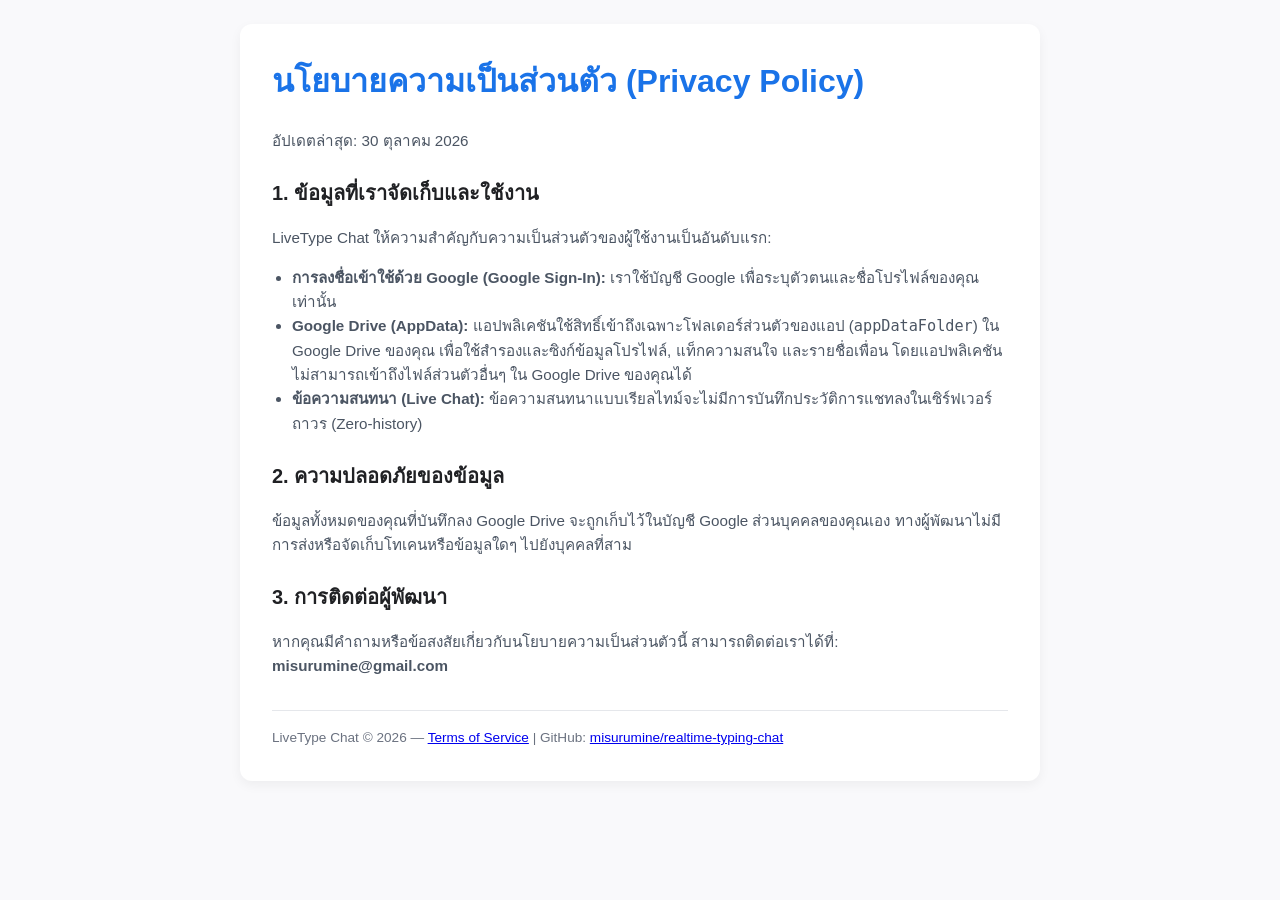
==== privacy.html @ bbb8bbb9 "Add files via upload Poricy & Terms of service" ====
<!DOCTYPE html>
<html lang="th">
<head>
  <meta charset="UTF-8">
  <meta name="viewport" content="width=device-width, initial-scale=1.0">
  <title>Privacy Policy - LiveType Chat</title>
  <style>
    body {
      font-family: -apple-system, BlinkMacSystemFont, "Segoe UI", Roboto, Helvetica, Arial, sans-serif;
      line-height: 1.6;
      color: #333;
      max-width: 800px;
      margin: 0 auto;
      padding: 24px;
      background-color: #f9f9fb;
    }
    .card {
      background: #ffffff;
      border-radius: 12px;
      padding: 32px;
      box-shadow: 0 4px 12px rgba(0, 0, 0, 0.05);
    }
    h1 { color: #1a73e8; margin-top: 0; }
    h2 { color: #202124; margin-top: 24px; font-size: 1.25rem; }
    p, li { color: #4b5563; font-size: 0.95rem; }
    ul { padding-left: 20px; }
    .footer { margin-top: 32px; font-size: 0.85rem; color: #6b7280; border-top: 1px solid #e5e7eb; padding-top: 16px; }
  </style>
</head>
<body>
  <div class="card">
    <h1>นโยบายความเป็นส่วนตัว (Privacy Policy)</h1>
    <p>อัปเดตล่าสุด: 30 ตุลาคม 2026</p>

    <h2>1. ข้อมูลที่เราจัดเก็บและใช้งาน</h2>
    <p>LiveType Chat ให้ความสำคัญกับความเป็นส่วนตัวของผู้ใช้งานเป็นอันดับแรก:</p>
    <ul>
      <li><strong>การลงชื่อเข้าใช้ด้วย Google (Google Sign-In):</strong> เราใช้บัญชี Google เพื่อระบุตัวตนและชื่อโปรไฟล์ของคุณเท่านั้น</li>
      <li><strong>Google Drive (AppData):</strong> แอปพลิเคชันใช้สิทธิ์เข้าถึงเฉพาะโฟลเดอร์ส่วนตัวของแอป (<code>appDataFolder</code>) ใน Google Drive ของคุณ เพื่อใช้สำรองและซิงก์ข้อมูลโปรไฟล์, แท็กความสนใจ และรายชื่อเพื่อน โดยแอปพลิเคชันไม่สามารถเข้าถึงไฟล์ส่วนตัวอื่นๆ ใน Google Drive ของคุณได้</li>
      <li><strong>ข้อความสนทนา (Live Chat):</strong> ข้อความสนทนาแบบเรียลไทม์จะไม่มีการบันทึกประวัติการแชทลงในเซิร์ฟเวอร์ถาวร (Zero-history)</li>
    </ul>

    <h2>2. ความปลอดภัยของข้อมูล</h2>
    <p>ข้อมูลทั้งหมดของคุณที่บันทึกลง Google Drive จะถูกเก็บไว้ในบัญชี Google ส่วนบุคคลของคุณเอง ทางผู้พัฒนาไม่มีการส่งหรือจัดเก็บโทเคนหรือข้อมูลใดๆ ไปยังบุคคลที่สาม</p>

    <h2>3. การติดต่อผู้พัฒนา</h2>
    <p>หากคุณมีคำถามหรือข้อสงสัยเกี่ยวกับนโยบายความเป็นส่วนตัวนี้ สามารถติดต่อเราได้ที่: <strong>misurumine@gmail.com</strong></p>

    <div class="footer">
      LiveType Chat &copy; 2026 — <a href="./terms.html">Terms of Service</a> | GitHub: <a href="https://github.com/misurumine/realtime-typing-chat" target="_blank" rel="noopener noreferrer">misurumine/realtime-typing-chat</a>
    </div>
  </div>
</body>
</html>
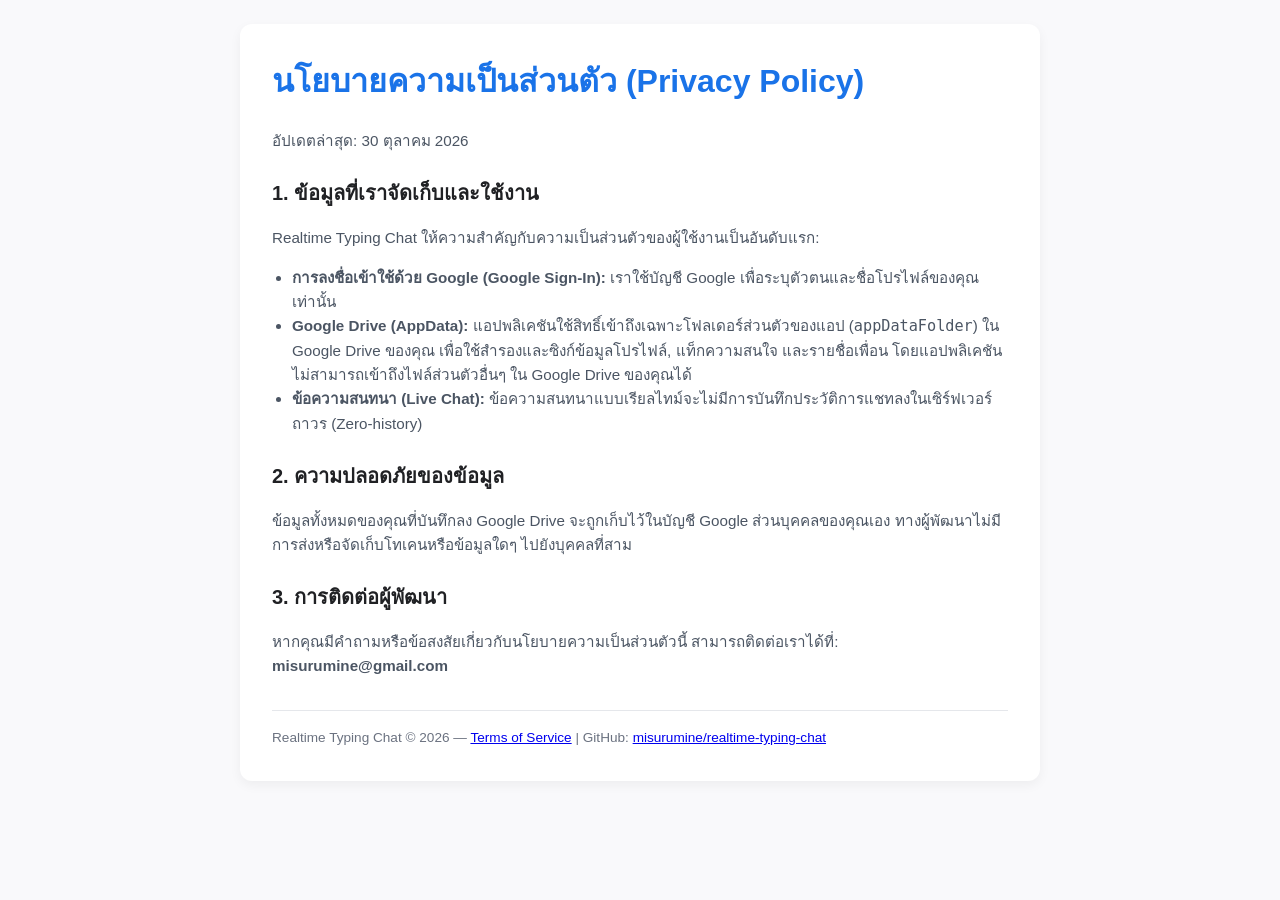
==== commit 096d830e: "Add files via upload" ====
--- a/privacy.html
+++ b/privacy.html
@@ -3,7 +3,7 @@
 <head>
   <meta charset="UTF-8">
   <meta name="viewport" content="width=device-width, initial-scale=1.0">
-  <title>Privacy Policy - LiveType Chat</title>
+  <title>Privacy Policy - Realtime Typing Chat</title>
   <style>
     body {
       font-family: -apple-system, BlinkMacSystemFont, "Segoe UI", Roboto, Helvetica, Arial, sans-serif;
@@ -33,7 +33,7 @@
     <p>อัปเดตล่าสุด: 30 ตุลาคม 2026</p>
 
     <h2>1. ข้อมูลที่เราจัดเก็บและใช้งาน</h2>
-    <p>LiveType Chat ให้ความสำคัญกับความเป็นส่วนตัวของผู้ใช้งานเป็นอันดับแรก:</p>
+    <p>Realtime Typing Chat ให้ความสำคัญกับความเป็นส่วนตัวของผู้ใช้งานเป็นอันดับแรก:</p>
     <ul>
       <li><strong>การลงชื่อเข้าใช้ด้วย Google (Google Sign-In):</strong> เราใช้บัญชี Google เพื่อระบุตัวตนและชื่อโปรไฟล์ของคุณเท่านั้น</li>
       <li><strong>Google Drive (AppData):</strong> แอปพลิเคชันใช้สิทธิ์เข้าถึงเฉพาะโฟลเดอร์ส่วนตัวของแอป (<code>appDataFolder</code>) ใน Google Drive ของคุณ เพื่อใช้สำรองและซิงก์ข้อมูลโปรไฟล์, แท็กความสนใจ และรายชื่อเพื่อน โดยแอปพลิเคชันไม่สามารถเข้าถึงไฟล์ส่วนตัวอื่นๆ ใน Google Drive ของคุณได้</li>
@@ -47,7 +47,7 @@
     <p>หากคุณมีคำถามหรือข้อสงสัยเกี่ยวกับนโยบายความเป็นส่วนตัวนี้ สามารถติดต่อเราได้ที่: <strong>misurumine@gmail.com</strong></p>
 
     <div class="footer">
-      LiveType Chat &copy; 2026 — <a href="./terms.html">Terms of Service</a> | GitHub: <a href="https://github.com/misurumine/realtime-typing-chat" target="_blank" rel="noopener noreferrer">misurumine/realtime-typing-chat</a>
+      Realtime Typing Chat &copy; 2026 — <a href="./terms.html">Terms of Service</a> | GitHub: <a href="https://github.com/misurumine/realtime-typing-chat" target="_blank" rel="noopener noreferrer">misurumine/realtime-typing-chat</a>
     </div>
   </div>
 </body>
